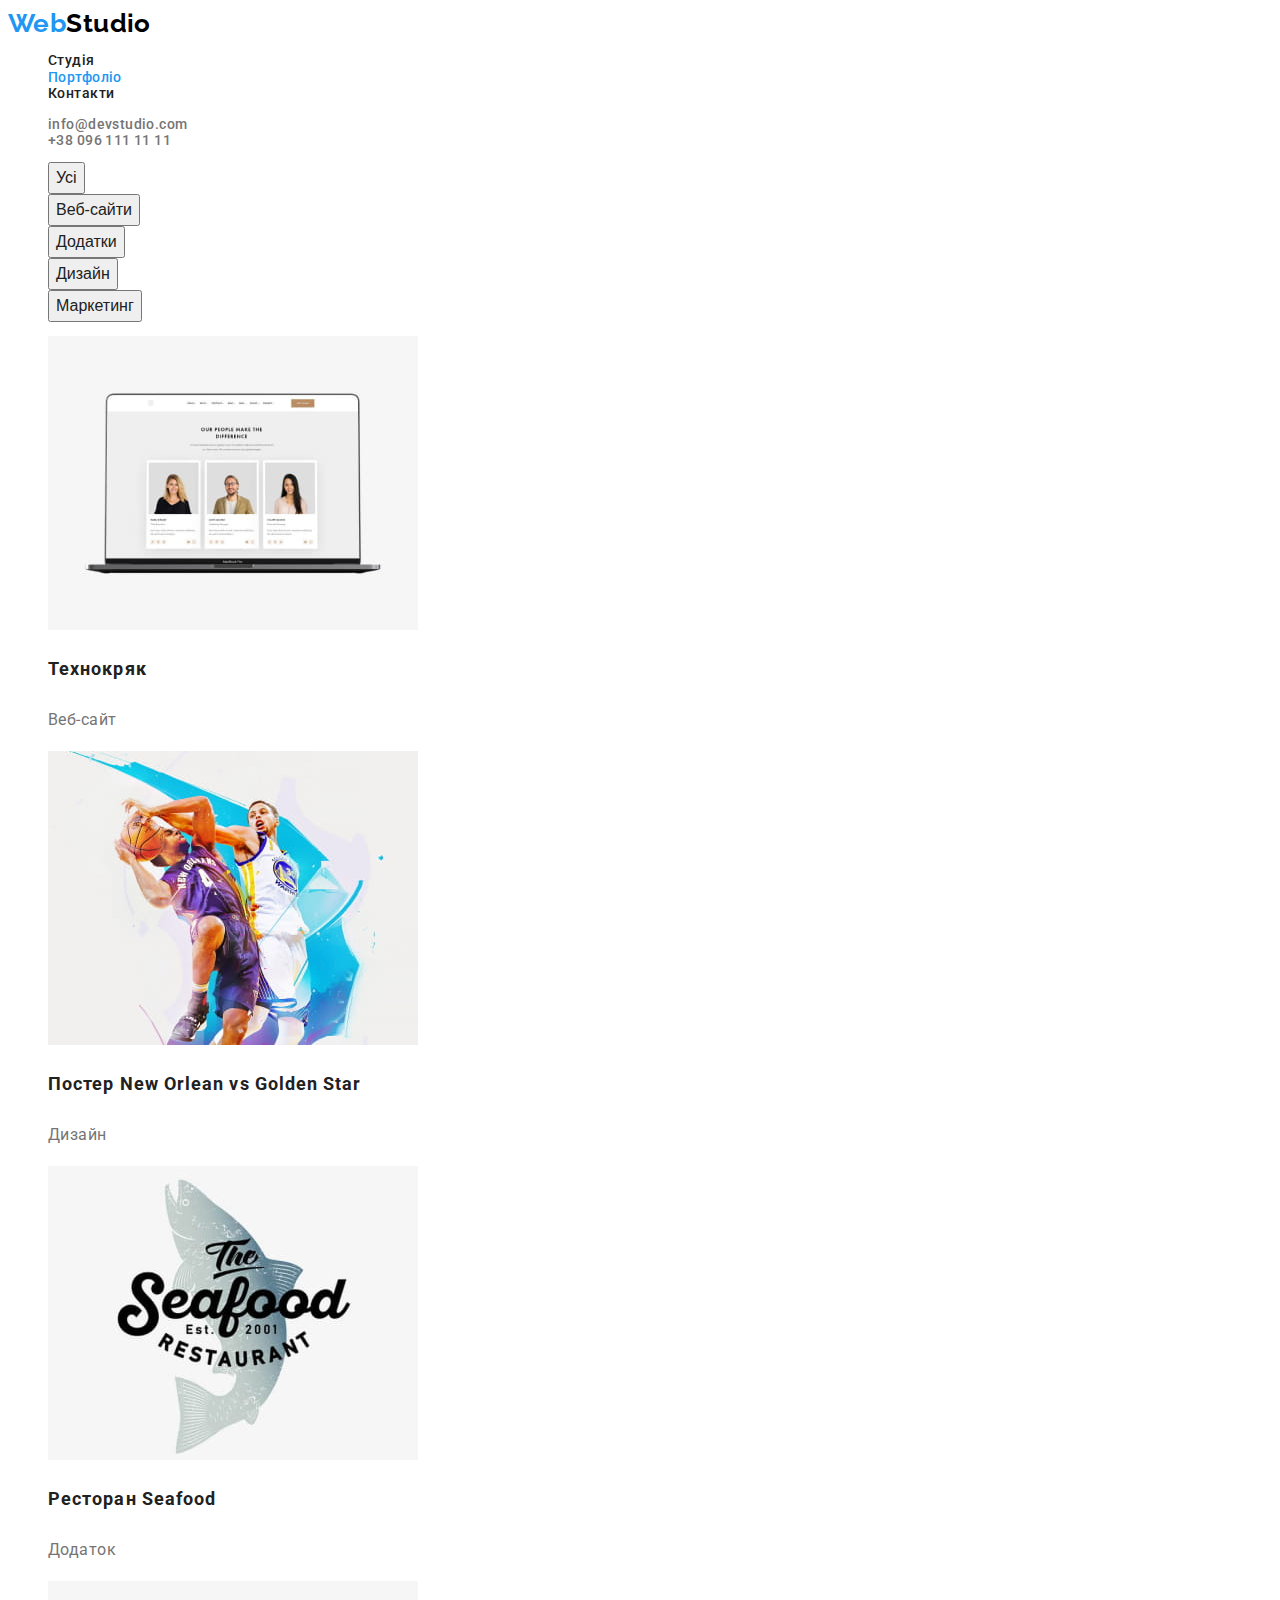
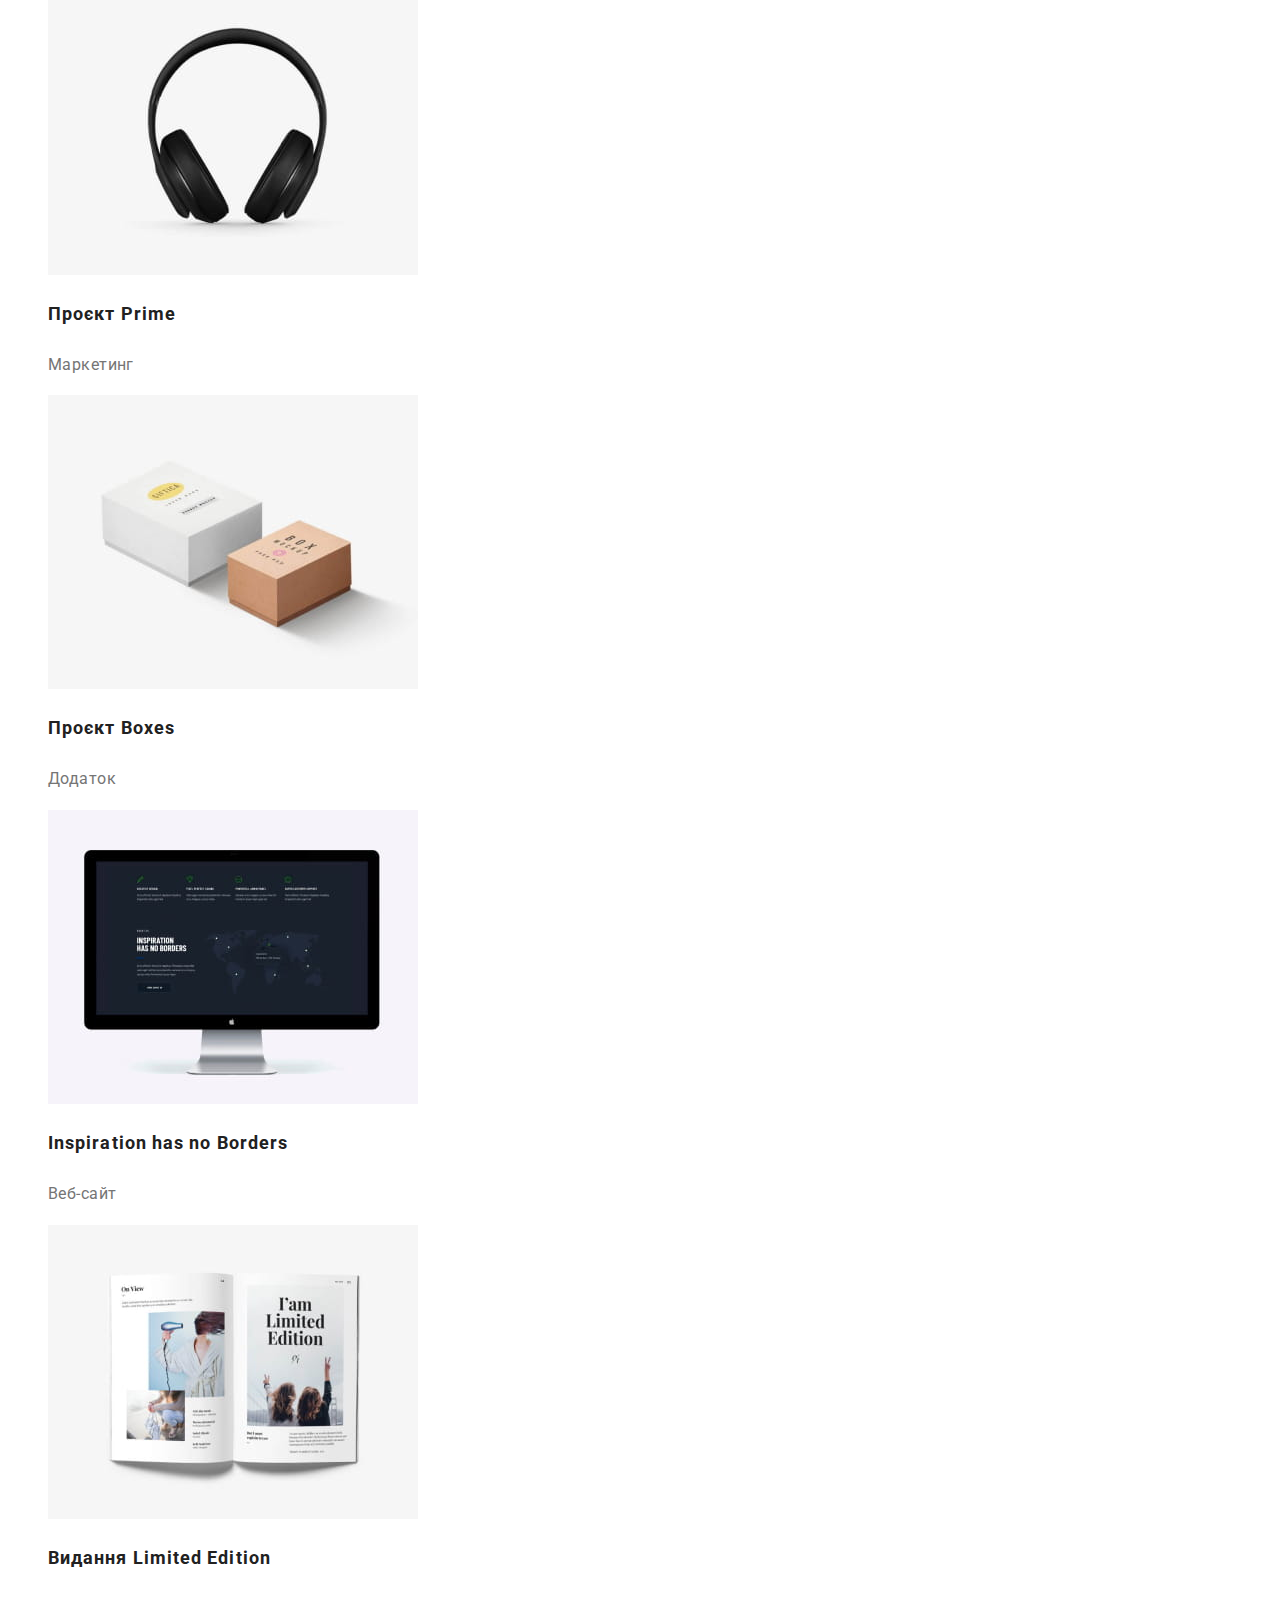
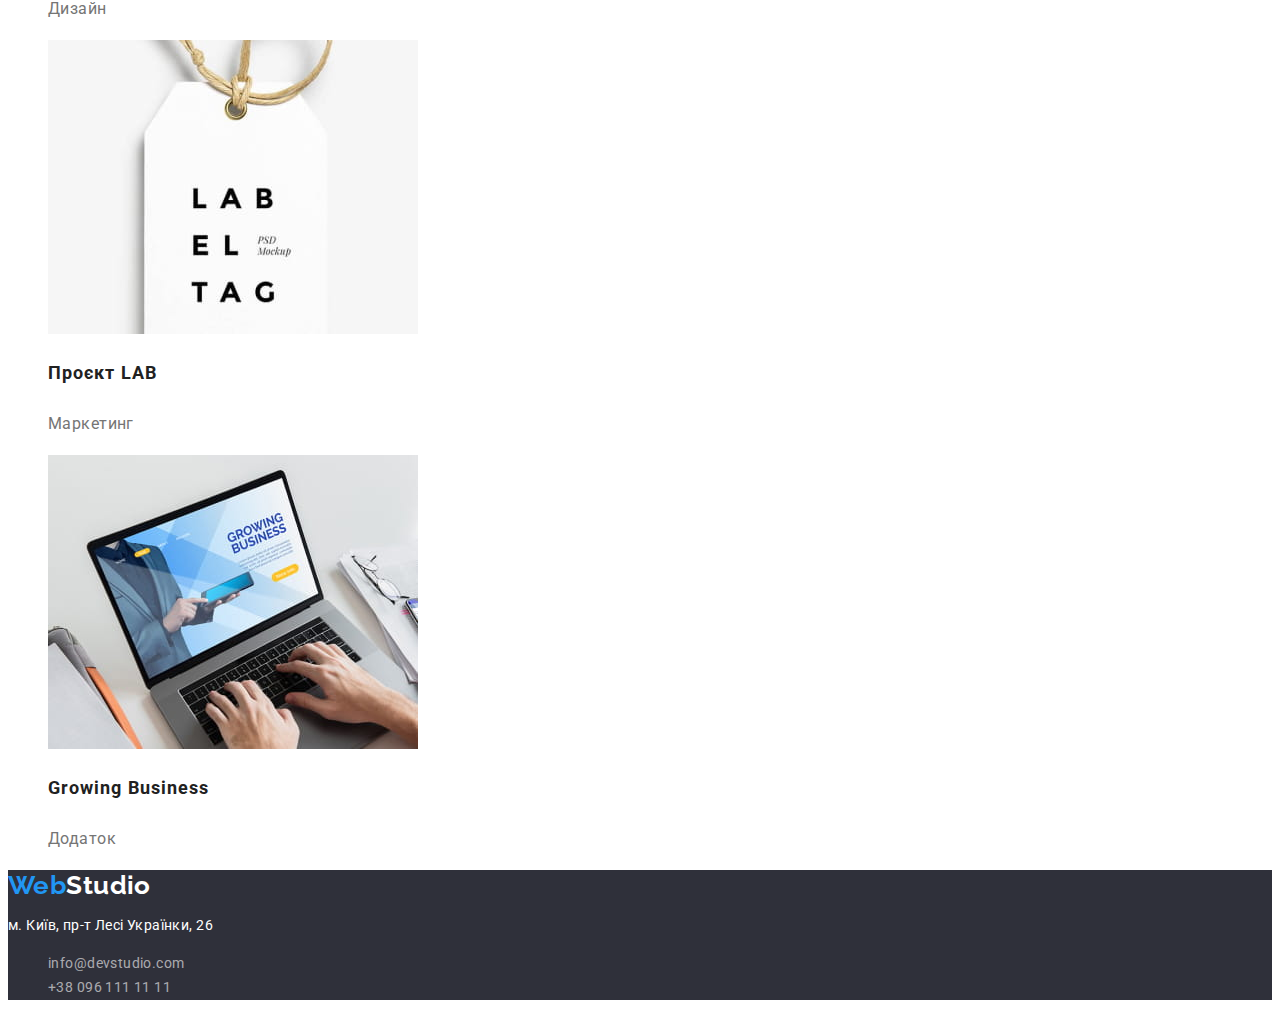
==== portfolio.html @ 0198340f "ДЗ №3" ====
<!DOCTYPE html>
<html lang="uk">
  <head>
    <meta charset="UTF-8" />
    <meta http-equiv="X-UA-Compatible" content="IE=edge" />
    <meta name="viewport" content="width=device-width, initial-scale=1.0" />
    <link rel="preconnect" href="https://fonts.googleapis.com" />
    <link rel="preconnect" href="https://fonts.gstatic.com" crossorigin />
    <link
      href="https://fonts.googleapis.com/css2?family=Oleo+Script&family=Raleway:wght@700&family=Roboto:wght@400;500;700;900&display=swap"
      rel="stylesheet"
    />
    <link rel="stylesheet" href="./css/styles.css" />
    <title>Портфоліо</title>
  </head>
  <body>
    <header class="header">
      <nav>
        <a class="logo-link" href="./index.html" lang="en"
          ><span>Web</span>Studio</a
        >

        <ul class="site-nav">
          <li><a class="link" href="./index.html">Студія</a></li>
          <li><a class="link current" href="./portfolio.html">Портфоліо</a></li>
          <li><a class="link" href="">Контакти</a></li>
        </ul>
      </nav>

      <ul class="contacts">
        <li>
          <a class="link" href="mailto:info@devstudio.com"
            >info@devstudio.com</a
          >
        </li>
        <li><a class="link" href="tel:+380961111111">+38 096 111 11 11</a></li>
      </ul>
    </header>

    <main class="main">
      <section class="buttons">
        <ul class="button-list">
          <li><button class="button" type="button">Усі</button></li>
          <li><button class="button" type="button">Веб-сайти</button></li>
          <li><button class="button" type="button">Додатки</button></li>
          <li><button class="button" type="button">Дизайн</button></li>
          <li><button class="button" type="button">Маркетинг</button></li>
        </ul>

        <ul class="projects-list">
          <li>
            <a class="link" href="">
              <img
                src="./images/1dz2.jpg"
                alt="ноутбук з інформацією про людей"
                width="370"
              />
              <h3 class="title">Технокряк</h3>
              <p class="type">Веб-сайт</p>
            </a>
          </li>

          <li>
            <a class="link" href="">
              <img
                src="./images/2dz2.jpg"
                alt="два баскетболіста"
                width="370"
              />
              <h3 class="title">Постер New Orlean vs Golden Star</h3>
              <p class="type">Дизайн</p>
            </a>
          </li>

          <li>
            <a class="link" href="">
              <img
                src="./images/3dz2.jpg"
                alt="логотип з рибою на фоні"
                width="370"
              />
              <h3 class="title">Ресторан Seafood</h3>
              <p class="type">Додаток</p>
            </a>
          </li>

          <li>
            <a class="link" href="">
              <img src="./images/4dz2.jpg" alt="навушники" width="370" />
              <h3 class="title">Проєкт Prime</h3>
              <p class="type">Маркетинг</p>
            </a>
          </li>

          <li>
            <a class="link" href="">
              <img src="./images/5dz2.jpg" alt="дві кообки" width="370" />
              <h3 class="title">Проєкт Boxes</h3>
              <p class="type">Додаток</p>
            </a>
          </li>

          <li>
            <a class="link" href="">
              <img src="./images/6dz2.jpg" alt="монітор з сайтом" width="370" />
              <h3 class="title">Inspiration has no Borders</h3>
              <p class="type">Веб-сайт</p>
            </a>
          </li>

          <li>
            <a class="link" href="">
              <img
                src="./images/7dz2.jpg"
                alt="розгорнута книжка"
                width="370"
              />
              <h3 class="title">Видання Limited Edition</h3>
              <p class="type">Дизайн</p>
            </a>
          </li>

          <li>
            <a class="link" href="">
              <img src="./images/8dz2.jpg" alt="бірка з написом" width="370" />
              <h3 class="title">Проєкт LAB</h3>
              <p class="type">Маркетинг</p>
            </a>
          </li>

          <li>
            <a class="link" href="">
              <img
                src="./images/9dz2.jpg"
                alt="робота за ноутбуком"
                width="370"
              />
              <h3 class="title">Growing Business</h3>
              <p class="type">Додаток</p>
            </a>
          </li>
        </ul>
      </section>
    </main>

    <footer class="footer">
      <a class="logo-footer" href="./index.html"><span>Web</span>Studio</a>
      <address>
        <p class="text">м. Київ, пр-т Лесі Українки, 26</p>
        <ul class="footer-contacts-list">
          <li>
            <a class="link" href="mailto:info@devstudio.com"
              >info@devstudio.com</a
            >
          </li>
          <li>
            <a class="link" href="tel:+380961111111">+38 096 111 11 11</a>
          </li>
        </ul>
      </address>
    </footer>
  </body>
</html>
---- css/styles.css ----
/* - - ЗМіННІ - - */
:root {
    --primary-text-color: #212121;
    --secondary-text-color: #757575;
    --accent-color: #2196F3;
    --custom-background-color: #188CE8;


    --accent-background-color: #F5F5F5;
    --secondary-background-color: #F5F4FA;

    --white-color: #FFFFFF;
    --black-color: #000000;
    
    --blocks-background-color: #2F303A;
}




/*------- С Т У Д І Я ------- */
body {
    font-size: 14px;
    font-family: 'Roboto', sans-serif;
    letter-spacing: 0.03em;
    background-color: var(--white-color);
    color: var(--secondary-text-color);
}




/*------- H E D E R -------*/
.header .link {
    font-size: 14px;
    font-weight: 500;
    line-height: 1.17;
    text-decoration: none;
}

.header .link:hover, .header .link:focus {
    color: var(--accent-color);
}



/*logo*/
.header .logo-link {
    font-family: 'Raleway', sens-serif;
    font-size: 26px;
    font-weight: 700;
    line-height: 1.17;
    color:var(--black-color);
    text-decoration: none;
}

.header .logo-link > span {
    color: var(--accent-color);
}



/*navigation*/
.site-nav {
    list-style-type: none;
}

.site-nav .link.current {
    color: var(--accent-color);
}

.site-nav .link {
    color: var(--primary-text-color);
}

.contacts .link {
    color:var(--secondary-text-color);
}

.contacts {
    list-style-type: none;
}




/*------- M A I N -------*/
/*hero*/
.hero-section {
    background-color: var(--blocks-background-color);
}
    
.hero-section .hero-title {
    font-weight: 900;
    font-size: 44px;
    line-height: 1.36;
    letter-spacing: 0.06em;
    text-align: center;
    color: var(--white-color);
}

.hero-section .button-hero {
    font-weight: 700;
    font-size: 16px;
    line-height: 1.88;
    letter-spacing: 0.06em;    
    color: var(--white-color);
    background-color: var(--accent-color);

    text-align: center;

    cursor: pointer;
}

.button-hero:hover, .button-hero:focus {
    background-color:var(--custom-background-color);
    box-shadow: 0px 4px 4px rgba(0, 0, 0, 0.15);
    
}


/*about company*/
.features-section .title {
    font-weight: 700;
    font-size: 14px;
    line-height: 1.14;
    color: var(--primary-text-color);
}

.features-section .text {
    font-size: 14px;
    line-height: 1.7;
    color: var(--secondary-text-color);
}

.features-list {
    list-style-type: none;
}


/*activity of company*/
.activity-section .img-heading {
    font-weight: 700;
    font-size: 36px;
    line-height: 1.16;
    text-align: center;

    color: var(--primary-text-color);
}

.img-list {
    list-style-type: none;
}


/*workers*/
.work-team-section .team-heading {
    font-weight: 700;
    font-size: 36px;
    line-height: 1.16;
    text-align: center;

    color: var(--primary-text-color);
}

.work-team-section{
    background-color: var(--secondary-background-color);
    text-align: center;
    
}

.work-team-section .worker-name {
    font-weight: 500;
    font-size: 16px;
    line-height: 1.18;

    color: var(--primary-text-color);
}

.work-team-section .worker-profession {
    font-weight: 400;
    font-size: 16px;
    line-height: 1.18;

    color: var(--secondary-text-color);
}

.team-list {
    list-style-type: none;
}



/*------- F O O T E R -------*/
.footer {
    background-color:var(--blocks-background-color);
}


/*logo footer*/
.footer .logo-footer {
    font-family: 'Raleway', sens-serif;
    font-size: 26px;
    font-weight: 700;
    line-height: 1.17;
    color: var(--white-color);
    text-decoration: none;
}

.footer .logo-footer > span {
    color: var(--accent-color);
    
}


/*address*/
address {
    font-family:'Roboto', sans-serif;
    font-style: normal;
    font-weight: 400;
    font-size: 14px;
    line-height: 1.71;
    letter-spacing: 0.03em;
}

.footer .text {
    color: var(--white-color);
}


/* contacts list */
.footer-contacts-list .link {
    color: rgba(255, 255, 255, 0.6);
    text-decoration: none;
}
.footer-contacts-list {
    list-style-type: none;
}

.footer-contacts-list .link:hover,
.footer-contacts-list .link:focus {
    color: var(--accent-color);
}




/*------- П О Р Т Ф О Л І О ------- */

/*buttons*/
.button-list .button {
    font-weight: 500;
    font-size: 16px;
    line-height: 1.62;
    color: var(--primary-text-color);

    cursor: pointer;
}

.button-list .button:hover, .button-list .button:focus {
    color: var(--secondary-background-color);
    background-color: var(--accent-color);
}
.button-list {
    list-style-type: none;
}


/*projects*/
.projects-list .title {
    font-weight: 700;
    font-size: 18px;
    line-height: 2;
    letter-spacing: 0.06em;
    color: var(--primary-text-color);
}

.projects-list .type {
    font-weight: 400;
    font-size: 16px;
    line-height: 1.87;
    color: var(--secondary-text-color);
}

.projects-list {
    list-style-type: none;
}

.projects-list .link {
    text-decoration: none;
}
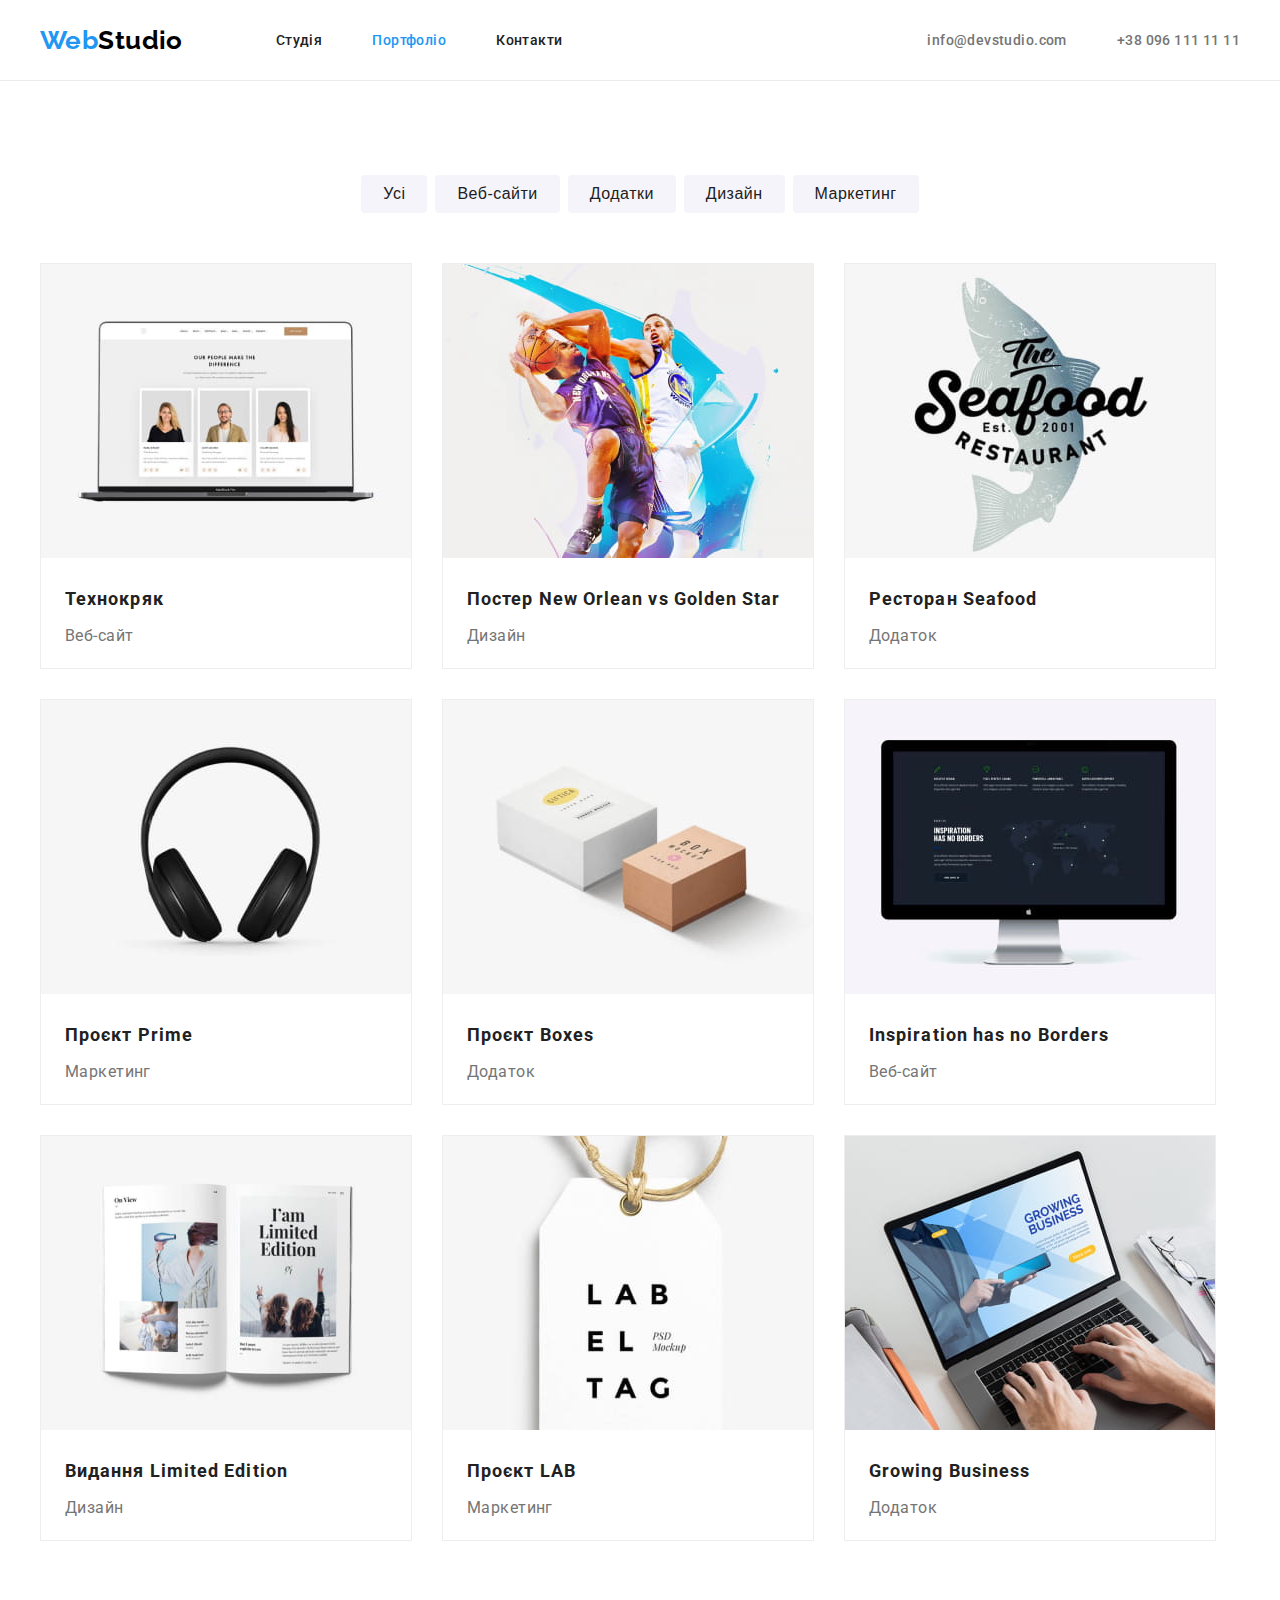
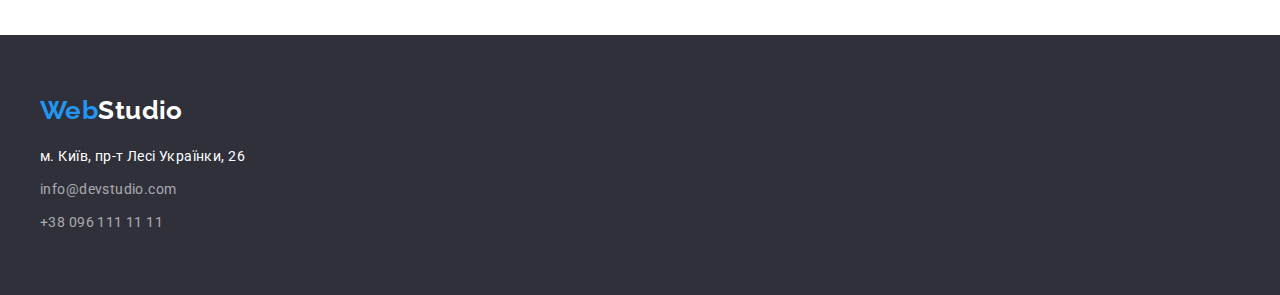
==== commit 9d7a675d: "ДЗ №3" ====
--- a/portfolio.html
+++ b/portfolio.html
@@ -15,139 +15,20 @@
   </head>
   <body>
     <header class="header">
-      <nav>
-        <a class="logo-link" href="./index.html" lang="en"
-          ><span>Web</span>Studio</a
-        >
+      <div class="container">
+        <nav class="header-nav">
+          <a class="logo-link" href="./index.html" lang="en"
+            ><span>Web</span>Studio</a
+          >
 
-        <ul class="site-nav">
-          <li><a class="link" href="./index.html">Студія</a></li>
-          <li><a class="link current" href="./portfolio.html">Портфоліо</a></li>
-          <li><a class="link" href="">Контакти</a></li>
-        </ul>
-      </nav>
+          <ul class="site-nav">
+            <li><a class="link" href="./index.html">Студія</a></li>
+            <li><a class="link current" href="./portfolio.html">Портфоліо</a></li>
+            <li><a class="link" href="">Контакти</a></li>
+          </ul>
+        </nav>
 
-      <ul class="contacts">
-        <li>
-          <a class="link" href="mailto:info@devstudio.com"
-            >info@devstudio.com</a
-          >
-        </li>
-        <li><a class="link" href="tel:+380961111111">+38 096 111 11 11</a></li>
-      </ul>
-    </header>
-
-    <main class="main">
-      <section class="buttons">
-        <ul class="button-list">
-          <li><button class="button" type="button">Усі</button></li>
-          <li><button class="button" type="button">Веб-сайти</button></li>
-          <li><button class="button" type="button">Додатки</button></li>
-          <li><button class="button" type="button">Дизайн</button></li>
-          <li><button class="button" type="button">Маркетинг</button></li>
-        </ul>
-
-        <ul class="projects-list">
-          <li>
-            <a class="link" href="">
-              <img
-                src="./images/1dz2.jpg"
-                alt="ноутбук з інформацією про людей"
-                width="370"
-              />
-              <h3 class="title">Технокряк</h3>
-              <p class="type">Веб-сайт</p>
-            </a>
-          </li>
-
-          <li>
-            <a class="link" href="">
-              <img
-                src="./images/2dz2.jpg"
-                alt="два баскетболіста"
-                width="370"
-              />
-              <h3 class="title">Постер New Orlean vs Golden Star</h3>
-              <p class="type">Дизайн</p>
-            </a>
-          </li>
-
-          <li>
-            <a class="link" href="">
-              <img
-                src="./images/3dz2.jpg"
-                alt="логотип з рибою на фоні"
-                width="370"
-              />
-              <h3 class="title">Ресторан Seafood</h3>
-              <p class="type">Додаток</p>
-            </a>
-          </li>
-
-          <li>
-            <a class="link" href="">
-              <img src="./images/4dz2.jpg" alt="навушники" width="370" />
-              <h3 class="title">Проєкт Prime</h3>
-              <p class="type">Маркетинг</p>
-            </a>
-          </li>
-
-          <li>
-            <a class="link" href="">
-              <img src="./images/5dz2.jpg" alt="дві кообки" width="370" />
-              <h3 class="title">Проєкт Boxes</h3>
-              <p class="type">Додаток</p>
-            </a>
-          </li>
-
-          <li>
-            <a class="link" href="">
-              <img src="./images/6dz2.jpg" alt="монітор з сайтом" width="370" />
-              <h3 class="title">Inspiration has no Borders</h3>
-              <p class="type">Веб-сайт</p>
-            </a>
-          </li>
-
-          <li>
-            <a class="link" href="">
-              <img
-                src="./images/7dz2.jpg"
-                alt="розгорнута книжка"
-                width="370"
-              />
-              <h3 class="title">Видання Limited Edition</h3>
-              <p class="type">Дизайн</p>
-            </a>
-          </li>
-
-          <li>
-            <a class="link" href="">
-              <img src="./images/8dz2.jpg" alt="бірка з написом" width="370" />
-              <h3 class="title">Проєкт LAB</h3>
-              <p class="type">Маркетинг</p>
-            </a>
-          </li>
-
-          <li>
-            <a class="link" href="">
-              <img
-                src="./images/9dz2.jpg"
-                alt="робота за ноутбуком"
-                width="370"
-              />
-              <h3 class="title">Growing Business</h3>
-              <p class="type">Додаток</p>
-            </a>
-          </li>
-        </ul>
-      </section>
-    </main>
-
-    <footer class="footer">
-      <a class="logo-footer" href="./index.html"><span>Web</span>Studio</a>
-      <address>
-        <p class="text">м. Київ, пр-т Лесі Українки, 26</p>
-        <ul class="footer-contacts-list">
+        <ul class="contacts">
           <li>
             <a class="link" href="mailto:info@devstudio.com"
               >info@devstudio.com</a
@@ -157,7 +38,160 @@
             <a class="link" href="tel:+380961111111">+38 096 111 11 11</a>
           </li>
         </ul>
-      </address>
+      </div>
+    </header>
+
+    <main class="main">
+      <section class="buttons section">
+        <div class="container">
+          <ul class="button-list">
+            <li><button class="button" type="button">Усі</button></li>
+            <li><button class="button" type="button">Веб-сайти</button></li>
+            <li><button class="button" type="button">Додатки</button></li>
+            <li><button class="button" type="button">Дизайн</button></li>
+            <li><button class="button" type="button">Маркетинг</button></li>
+          </ul>
+
+          <ul class="projects-list">
+            <li>
+              <div class="list">
+                <a class="link" href="">
+                  <img
+                    src="./images/1dz2.jpg"
+                    alt="ноутбук з інформацією про людей"
+                    width="370"
+                  />
+                  <h3 class="title">Технокряк</h3>
+                  <p class="type">Веб-сайт</p>
+                </a>
+              </div>
+            </li>
+
+            <li>
+              <div class="list">
+                <a class="link" href="">
+                  <img
+                    src="./images/2dz2.jpg"
+                    alt="два баскетболіста"
+                    width="370"
+                  />
+                  <h3 class="title">Постер New Orlean vs Golden Star</h3>
+                  <p class="type">Дизайн</p>
+                </a>
+              </div>
+            </li>
+
+            <li>
+              <div class="list">
+                <a class="link" href="">
+                  <img
+                    src="./images/3dz2.jpg"
+                    alt="логотип з рибою на фоні"
+                    width="370"
+                  />
+                  <h3 class="title">Ресторан Seafood</h3>
+                  <p class="type">Додаток</p>
+                </a>
+              </div>
+            </li>
+
+            <li>
+              <div class="list">
+                <a class="link" href="">
+                  <img src="./images/4dz2.jpg" alt="навушники" width="370" />
+                  <h3 class="title">Проєкт Prime</h3>
+                  <p class="type">Маркетинг</p>
+                </a>
+              </div>
+            </li>
+
+            <li>
+              <div class="list">
+                <a class="link" href="">
+                  <img src="./images/5dz2.jpg" alt="дві кообки" width="370" />
+                  <h3 class="title">Проєкт Boxes</h3>
+                  <p class="type">Додаток</p>
+                </a>
+              </div>
+            </li>
+
+            <li>
+              <div class="list">
+                <a class="link" href="">
+                  <img
+                    src="./images/6dz2.jpg"
+                    alt="монітор з сайтом"
+                    width="370"
+                  />
+                  <h3 class="title">Inspiration has no Borders</h3>
+                  <p class="type">Веб-сайт</p>
+                </a>
+              </div>
+            </li>
+
+            <li>
+              <div class="list">
+                <a class="link" href="">
+                  <img
+                    src="./images/7dz2.jpg"
+                    alt="розгорнута книжка"
+                    width="370"
+                  />
+                  <h3 class="title">Видання Limited Edition</h3>
+                  <p class="type">Дизайн</p>
+                </a>
+              </div>
+            </li>
+
+            <li>
+              <div class="list">
+                <a class="link" href="">
+                  <img
+                    src="./images/8dz2.jpg"
+                    alt="бірка з написом"
+                    width="370"
+                  />
+                  <h3 class="title">Проєкт LAB</h3>
+                  <p class="type">Маркетинг</p>
+                </a>
+              </div>
+            </li>
+
+            <li>
+              <div class="list">
+                <a class="link" href="">
+                  <img
+                    src="./images/9dz2.jpg"
+                    alt="робота за ноутбуком"
+                    width="370"
+                  />
+                  <h3 class="title">Growing Business</h3>
+                  <p class="type">Додаток</p>
+                </a>
+              </div>
+            </li>
+          </ul>
+        </div>
+      </section>
+    </main>
+
+    <footer class="footer">
+      <div class="container">
+        <a class="logo-footer" href="./index.html"><span>Web</span>Studio</a>
+        <address>
+          <p class="text">м. Київ, пр-т Лесі Українки, 26</p>
+          <ul class="footer-contacts-list">
+            <li class="link-list">
+              <a class="link" href="mailto:info@devstudio.com"
+                >info@devstudio.com</a
+              >
+            </li>
+            <li class="link-list">
+              <a class="link" href="tel:+380961111111">+38 096 111 11 11</a>
+            </li>
+          </ul>
+        </address>
+      </div>
     </footer>
   </body>
 </html>
--- a/css/styles.css
+++ b/css/styles.css
@@ -16,10 +16,39 @@
 }
 
 
-
-
-/*------- С Т У Д І Я ------- */
+ul {
+    margin: 0;
+    padding: 0;
+    list-style-type: none;
+}
+
+h1,
+h2,
+h3,
+h4,
+p {
+    margin-top: 0;
+}
+
+
+.container {
+    width: 1200px;
+    margin: 0 auto;
+    padding: 0 15px;
+}
+
+.section {
+    padding: 94px 0;
+}
+
+/* img {
+    display: block;
+    max-width: 100%;
+    height: auto;
+} */
+/* ------- С Т У Д І Я ------- */
 body {
+    margin: 0;
     font-size: 14px;
     font-family: 'Roboto', sans-serif;
     letter-spacing: 0.03em;
@@ -30,7 +59,18 @@
 
 
 
-/*------- H E D E R -------*/
+/* ------- H E D E R ------- */
+.header {
+    border-bottom: 1px solid #ECECEC;
+}
+
+.header > .container {
+    height: 80px;
+    display: flex;
+    justify-content: space-between;
+    align-items: center;
+}
+
 .header .link {
     font-size: 14px;
     font-weight: 500;
@@ -46,6 +86,7 @@
 
 /*logo*/
 .header .logo-link {
+    margin: 0 93px 0 0;
     font-family: 'Raleway', sens-serif;
     font-size: 26px;
     font-weight: 700;
@@ -61,7 +102,15 @@
 
 
 /*navigation*/
+.header-nav {
+    display: flex;
+    align-items: center;
+    
+}
+
 .site-nav {
+    display: flex;
+    gap: 50px;
     list-style-type: none;
 }
 
@@ -70,27 +119,38 @@
 }
 
 .site-nav .link {
+    padding: 32px 0;
     color: var(--primary-text-color);
 }
 
 .contacts .link {
+    padding: 32px 0;
     color:var(--secondary-text-color);
 }
 
 .contacts {
-    list-style-type: none;
-}
-
-
-
-
-/*------- M A I N -------*/
+    display: flex;
+    gap: 50px;
+    list-style-type: none;
+}
+
+
+
+
+/* ------- M A I N ------- */
 /*hero*/
 .hero-section {
+    padding-bottom: 94px;
+    padding: 200px 0;
+    text-align: center;
     background-color: var(--blocks-background-color);
 }
-    
+
 .hero-section .hero-title {
+    margin: 0 auto;
+    margin-bottom: 30px;
+    
+
     font-weight: 900;
     font-size: 44px;
     line-height: 1.36;
@@ -100,6 +160,8 @@
 }
 
 .hero-section .button-hero {
+    padding: 10px 32px;
+
     font-weight: 700;
     font-size: 16px;
     line-height: 1.88;
@@ -110,6 +172,10 @@
     text-align: center;
 
     cursor: pointer;
+
+    box-shadow: 0px 4px 4px rgba(0, 0, 0, 0.15);
+    border-radius: 4px;
+    border: none;
 }
 
 .button-hero:hover, .button-hero:focus {
@@ -119,8 +185,10 @@
 }
 
 
+
 /*about company*/
 .features-section .title {
+    margin: 0 0 10px;
     font-weight: 700;
     font-size: 14px;
     line-height: 1.14;
@@ -128,18 +196,25 @@
 }
 
 .features-section .text {
+    margin-top: 0;
     font-size: 14px;
     line-height: 1.7;
     color: var(--secondary-text-color);
 }
 
 .features-list {
+    display: flex;
+    justify-content: space-between;
     list-style-type: none;
 }
 
 
 /*activity of company*/
+.activity-section {
+    padding-top: 0;
+}
 .activity-section .img-heading {
+    margin: 0 0 50px;
     font-weight: 700;
     font-size: 36px;
     line-height: 1.16;
@@ -149,12 +224,17 @@
 }
 
 .img-list {
+    display: flex;
+    justify-content: space-between;
+    padding: 0;
+    margin: 0;
     list-style-type: none;
 }
 
 
 /*workers*/
 .work-team-section .team-heading {
+    margin: 0 0 50px;
     font-weight: 700;
     font-size: 36px;
     line-height: 1.16;
@@ -163,13 +243,15 @@
     color: var(--primary-text-color);
 }
 
-.work-team-section{
+.work-team-section {
     background-color: var(--secondary-background-color);
     text-align: center;
     
 }
 
 .work-team-section .worker-name {
+    margin: 0 0 10px;
+
     font-weight: 500;
     font-size: 16px;
     line-height: 1.18;
@@ -178,6 +260,8 @@
 }
 
 .work-team-section .worker-profession {
+    margin: 0 0 30px;
+
     font-weight: 400;
     font-size: 16px;
     line-height: 1.18;
@@ -186,19 +270,34 @@
 }
 
 .team-list {
-    list-style-type: none;
-}
-
-
-
-/*------- F O O T E R -------*/
+    display: flex;
+    justify-content: space-between;
+    padding: 0;
+    list-style-type: none;
+}
+
+.team-list .list {
+    width: 270px;
+    height: 368px;
+    background-color: var(--white-color);
+    box-shadow: 0px 1px 3px rgba(0, 0, 0, 0.12), 0px 1px 1px rgba(0, 0, 0, 0.14), 0px 2px 1px rgba(0, 0, 0, 0.2);
+    border-radius: 0px 0px 4px 4px;
+}
+
+/* ------- F O O T E R ------- */
 .footer {
+    padding: 60px 0;
     background-color:var(--blocks-background-color);
 }
 
+.work-team-section .list img {
+    margin: 0 0 30px;
+}
 
 /*logo footer*/
 .footer .logo-footer {
+    display: inline-block;
+    margin-bottom: 20px;
     font-family: 'Raleway', sens-serif;
     font-size: 26px;
     font-weight: 700;
@@ -224,9 +323,9 @@
 }
 
 .footer .text {
+    margin-bottom: 9px;
     color: var(--white-color);
 }
-
 
 /* contacts list */
 .footer-contacts-list .link {
@@ -242,32 +341,58 @@
     color: var(--accent-color);
 }
 
-
-
-
-/*------- П О Р Т Ф О Л І О ------- */
+.footer-contacts-list .link-list:not(:last-child) {
+    margin-bottom: 9px;
+}
+
+
+
+
+
+/* ------- П О Р Т Ф О Л І О ------- */
 
 /*buttons*/
 .button-list .button {
+    margin: 0 4px;
+    padding: 6px 22px;
+
     font-weight: 500;
     font-size: 16px;
     line-height: 1.62;
+    text-align: center;
+    letter-spacing: 0.03em;
+    
     color: var(--primary-text-color);
 
     cursor: pointer;
-}
+    border: none;
+    border-radius: 4px; 
+    background: var(--secondary-background-color);
+}
+
 
 .button-list .button:hover, .button-list .button:focus {
+    box-shadow: 0px 3px 1px rgba(0, 0, 0, 0.1), 0px 1px 2px rgba(0, 0, 0, 0.08), 0px 2px 2px rgba(0, 0, 0, 0.12);
+    border-radius: 4px;
     color: var(--secondary-background-color);
     background-color: var(--accent-color);
 }
+
 .button-list {
+    display: flex;
+    justify-content: center;
+
+    margin: 0 0 50px;
+    padding: 0;
+
+    
     list-style-type: none;
 }
 
 
 /*projects*/
 .projects-list .title {
+    margin: 0 0 4px 24px;
     font-weight: 700;
     font-size: 18px;
     line-height: 2;
@@ -276,6 +401,7 @@
 }
 
 .projects-list .type {
+    margin: 0 0 20px 24px;
     font-weight: 400;
     font-size: 16px;
     line-height: 1.87;
@@ -283,9 +409,25 @@
 }
 
 .projects-list {
+    display: flex;
+    flex-wrap: wrap;
+    gap: 30px;
+    padding: 0;
     list-style-type: none;
 }
 
 .projects-list .link {
     text-decoration: none;
+}
+
+.projects-list .list {
+    width: 370px;
+    height: 404px;
+    
+    background: #FFFFFF;
+    border: 1px solid #EEEEEE;
+}
+
+.projects-list img {
+    margin-bottom: 20px;
 }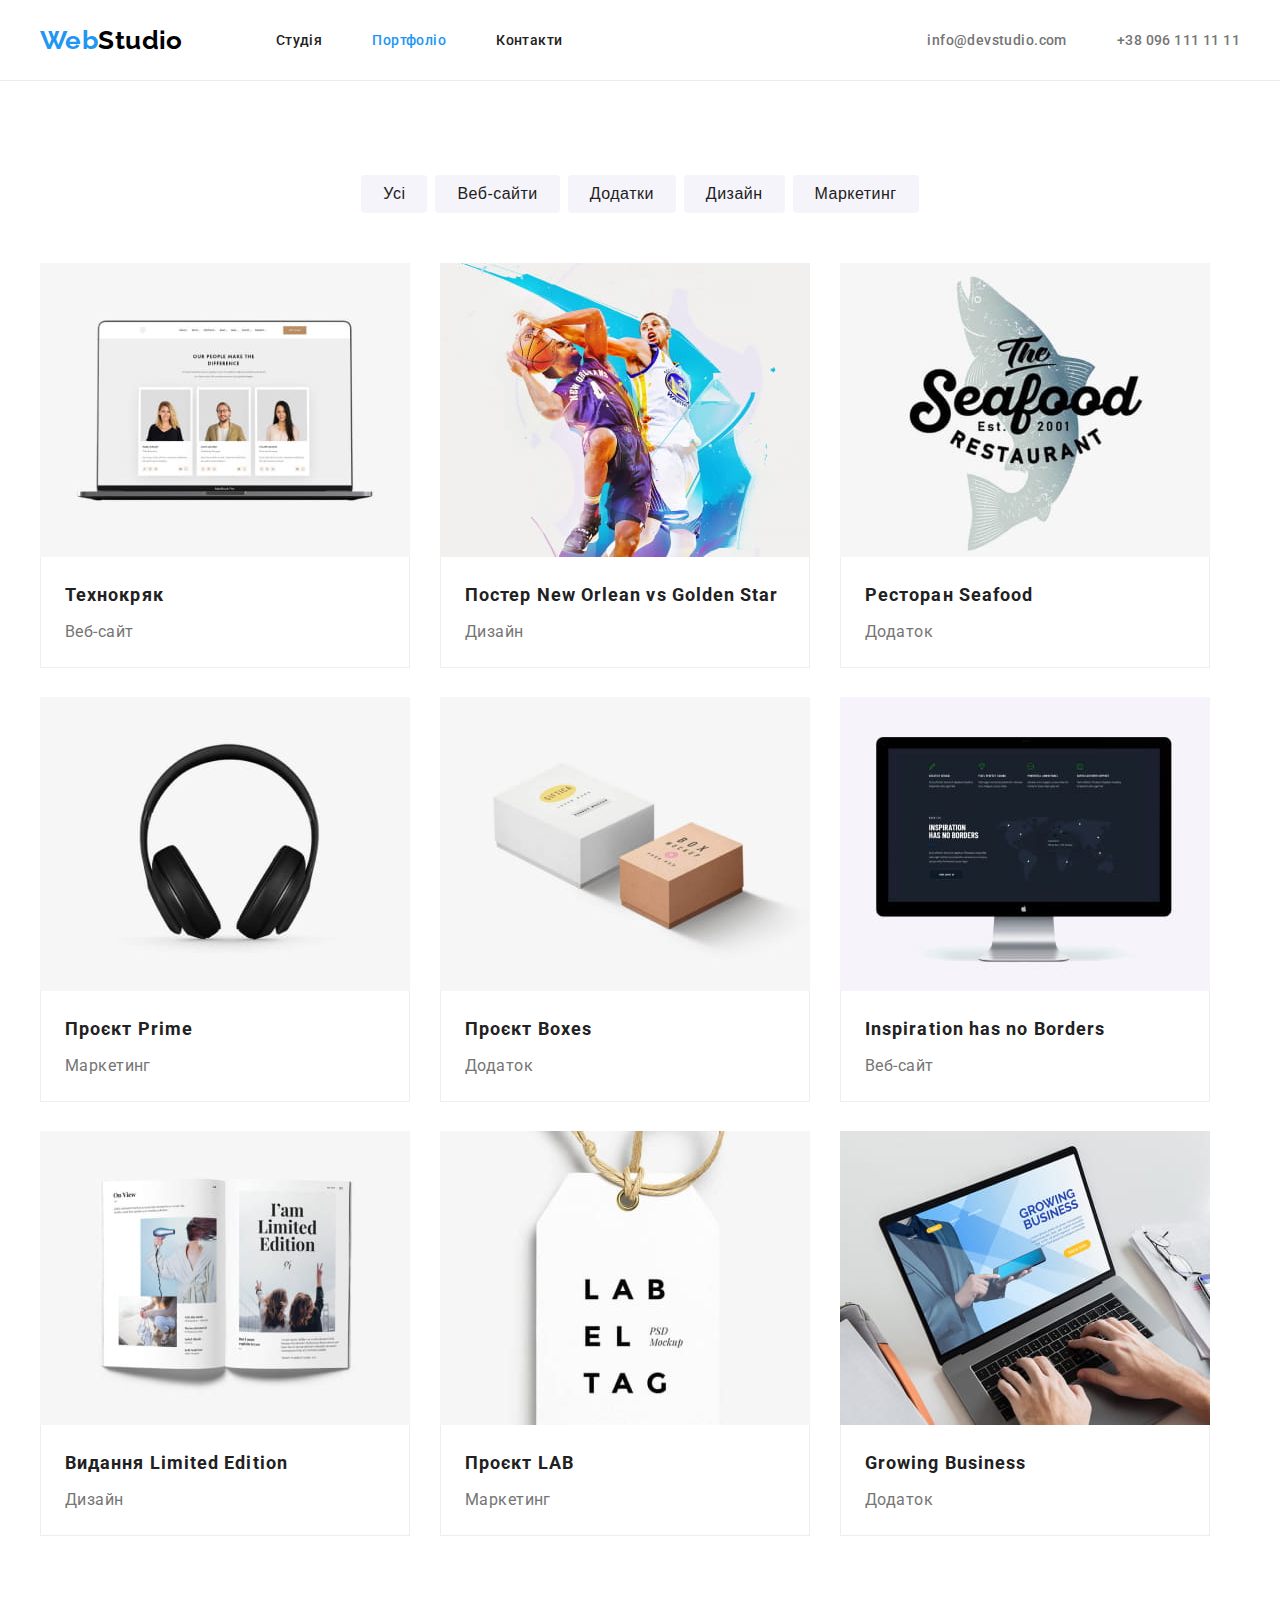
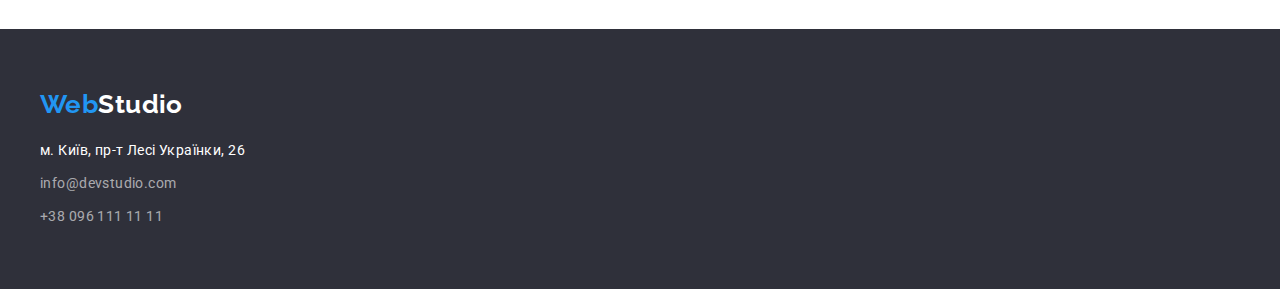
==== commit 4826c8ab: "ДЗ №3" ====
--- a/portfolio.html
+++ b/portfolio.html
@@ -10,6 +10,15 @@
       href="https://fonts.googleapis.com/css2?family=Oleo+Script&family=Raleway:wght@700&family=Roboto:wght@400;500;700;900&display=swap"
       rel="stylesheet"
     />
+
+    <!-- STYLES -->
+    <link
+      rel="stylesheet"
+      href="https://cdnjs.cloudflare.com/ajax/libs/modern-normalize/1.1.0/modern-normalize.min.css"
+      integrity="sha512-wpPYUAdjBVSE4KJnH1VR1HeZfpl1ub8YT/NKx4PuQ5NmX2tKuGu6U/JRp5y+Y8XG2tV+wKQpNHVUX03MfMFn9Q=="
+      crossorigin="anonymous"
+      referrerpolicy="no-referrer"
+    />
     <link rel="stylesheet" href="./css/styles.css" />
     <title>Портфоліо</title>
   </head>
@@ -23,7 +32,9 @@
 
           <ul class="site-nav">
             <li><a class="link" href="./index.html">Студія</a></li>
-            <li><a class="link current" href="./portfolio.html">Портфоліо</a></li>
+            <li>
+              <a class="link current" href="./portfolio.html">Портфоліо</a>
+            </li>
             <li><a class="link" href="">Контакти</a></li>
           </ul>
         </nav>
@@ -45,130 +56,140 @@
       <section class="buttons section">
         <div class="container">
           <ul class="button-list">
-            <li><button class="button" type="button">Усі</button></li>
-            <li><button class="button" type="button">Веб-сайти</button></li>
-            <li><button class="button" type="button">Додатки</button></li>
-            <li><button class="button" type="button">Дизайн</button></li>
-            <li><button class="button" type="button">Маркетинг</button></li>
+            <li class="list">
+              <button class="button" type="button">Усі</button>
+            </li>
+            <li class="list">
+              <button class="button" type="button">Веб-сайти</button>
+            </li>
+            <li class="list">
+              <button class="button" type="button">Додатки</button>
+            </li>
+            <li class="list">
+              <button class="button" type="button">Дизайн</button>
+            </li>
+            <li class="list">
+              <button class="button" type="button">Маркетинг</button>
+            </li>
           </ul>
 
           <ul class="projects-list">
-            <li>
-              <div class="list">
-                <a class="link" href="">
-                  <img
-                    src="./images/1dz2.jpg"
-                    alt="ноутбук з інформацією про людей"
-                    width="370"
-                  />
+            <li class="card">
+              <a class="link" href="">
+                <img
+                  src="./images/1dz2.jpg"
+                  alt="ноутбук з інформацією про людей"
+                  width="370"
+                />
+                <div class="card-border">
                   <h3 class="title">Технокряк</h3>
                   <p class="type">Веб-сайт</p>
-                </a>
-              </div>
-            </li>
-
-            <li>
-              <div class="list">
-                <a class="link" href="">
-                  <img
-                    src="./images/2dz2.jpg"
-                    alt="два баскетболіста"
-                    width="370"
-                  />
+                </div>
+              </a>
+            </li>
+
+            <li class="card">
+              <a class="link" href="">
+                <img
+                  src="./images/2dz2.jpg"
+                  alt="два баскетболіста"
+                  width="370"
+                />
+                <div class="card-border">
                   <h3 class="title">Постер New Orlean vs Golden Star</h3>
                   <p class="type">Дизайн</p>
-                </a>
-              </div>
-            </li>
-
-            <li>
-              <div class="list">
-                <a class="link" href="">
-                  <img
-                    src="./images/3dz2.jpg"
-                    alt="логотип з рибою на фоні"
-                    width="370"
-                  />
+                </div>
+              </a>
+            </li>
+
+            <li class="card">
+              <a class="link" href="">
+                <img
+                  src="./images/3dz2.jpg"
+                  alt="логотип з рибою на фоні"
+                  width="370"
+                />
+                <div class="card-border">
                   <h3 class="title">Ресторан Seafood</h3>
                   <p class="type">Додаток</p>
-                </a>
-              </div>
-            </li>
-
-            <li>
-              <div class="list">
-                <a class="link" href="">
-                  <img src="./images/4dz2.jpg" alt="навушники" width="370" />
+                </div>
+              </a>
+            </li>
+
+            <li class="card">
+              <a class="link" href="">
+                <img src="./images/4dz2.jpg" alt="навушники" width="370" />
+                <div class="card-border">
                   <h3 class="title">Проєкт Prime</h3>
                   <p class="type">Маркетинг</p>
-                </a>
-              </div>
-            </li>
-
-            <li>
-              <div class="list">
-                <a class="link" href="">
-                  <img src="./images/5dz2.jpg" alt="дві кообки" width="370" />
+                </div>
+              </a>
+            </li>
+
+            <li class="card">
+              <a class="link" href="">
+                <img src="./images/5dz2.jpg" alt="дві кообки" width="370" />
+                <div class="card-border">
                   <h3 class="title">Проєкт Boxes</h3>
                   <p class="type">Додаток</p>
-                </a>
-              </div>
-            </li>
-
-            <li>
-              <div class="list">
-                <a class="link" href="">
-                  <img
-                    src="./images/6dz2.jpg"
-                    alt="монітор з сайтом"
-                    width="370"
-                  />
+                </div>
+              </a>
+            </li>
+
+            <li class="card">
+              <a class="link" href="">
+                <img
+                  src="./images/6dz2.jpg"
+                  alt="монітор з сайтом"
+                  width="370"
+                />
+                <div class="card-border">
                   <h3 class="title">Inspiration has no Borders</h3>
                   <p class="type">Веб-сайт</p>
-                </a>
-              </div>
-            </li>
-
-            <li>
-              <div class="list">
-                <a class="link" href="">
-                  <img
-                    src="./images/7dz2.jpg"
-                    alt="розгорнута книжка"
-                    width="370"
-                  />
+                </div>
+              </a>
+            </li>
+
+            <li class="card">
+              <a class="link" href="">
+                <img
+                  src="./images/7dz2.jpg"
+                  alt="розгорнута книжка"
+                  width="370"
+                />
+                <div class="card-border">
                   <h3 class="title">Видання Limited Edition</h3>
                   <p class="type">Дизайн</p>
-                </a>
-              </div>
-            </li>
-
-            <li>
-              <div class="list">
-                <a class="link" href="">
-                  <img
-                    src="./images/8dz2.jpg"
-                    alt="бірка з написом"
-                    width="370"
-                  />
+                </div>
+              </a>
+            </li>
+
+            <li class="card">
+              <a class="link" href="">
+                <img
+                  src="./images/8dz2.jpg"
+                  alt="бірка з написом"
+                  width="370"
+                />
+                <div class="card-border">
                   <h3 class="title">Проєкт LAB</h3>
                   <p class="type">Маркетинг</p>
-                </a>
-              </div>
-            </li>
-
-            <li>
-              <div class="list">
-                <a class="link" href="">
-                  <img
-                    src="./images/9dz2.jpg"
-                    alt="робота за ноутбуком"
-                    width="370"
-                  />
+                </div>
+              </a>
+            </li>
+
+            <li class="card">
+              <a class="link" href="">
+                <img
+                  src="./images/9dz2.jpg"
+                  alt="робота за ноутбуком"
+                  width="370"
+                />
+                <div class="card-border">
                   <h3 class="title">Growing Business</h3>
                   <p class="type">Додаток</p>
-                </a>
-              </div>
+                </div>
+              </a>
             </li>
           </ul>
         </div>
--- a/css/styles.css
+++ b/css/styles.css
@@ -41,11 +41,12 @@
     padding: 94px 0;
 }
 
-/* img {
+img {
     display: block;
-    max-width: 100%;
+    width: 100%;
     height: auto;
-} */
+}
+
 /* ------- С Т У Д І Я ------- */
 body {
     margin: 0;
@@ -150,7 +151,7 @@
     margin: 0 auto;
     margin-bottom: 30px;
     
-
+    max-width: 696px;
     font-weight: 900;
     font-size: 44px;
     line-height: 1.36;
@@ -196,7 +197,7 @@
 }
 
 .features-section .text {
-    margin-top: 0;
+    margin: 0;
     font-size: 14px;
     line-height: 1.7;
     color: var(--secondary-text-color);
@@ -260,7 +261,7 @@
 }
 
 .work-team-section .worker-profession {
-    margin: 0 0 30px;
+    margin: 0;
 
     font-weight: 400;
     font-size: 16px;
@@ -277,6 +278,7 @@
 }
 
 .team-list .list {
+    padding-bottom: 108px;
     width: 270px;
     height: 368px;
     background-color: var(--white-color);
@@ -353,7 +355,7 @@
 
 /*buttons*/
 .button-list .button {
-    margin: 0 4px;
+    
     padding: 6px 22px;
 
     font-weight: 500;
@@ -368,6 +370,10 @@
     border: none;
     border-radius: 4px; 
     background: var(--secondary-background-color);
+}
+
+.button-list .list:not(:last-child) {
+    margin-right: 8px;
 }
 
 
@@ -392,7 +398,7 @@
 
 /*projects*/
 .projects-list .title {
-    margin: 0 0 4px 24px;
+    margin: 0 0 4px 0;
     font-weight: 700;
     font-size: 18px;
     line-height: 2;
@@ -401,7 +407,7 @@
 }
 
 .projects-list .type {
-    margin: 0 0 20px 24px;
+    margin: 0;
     font-weight: 400;
     font-size: 16px;
     line-height: 1.87;
@@ -420,14 +426,16 @@
     text-decoration: none;
 }
 
-.projects-list .list {
+.projects-list .card {
     width: 370px;
     height: 404px;
-    
+
     background: #FFFFFF;
-    border: 1px solid #EEEEEE;
-}
-
-.projects-list img {
-    margin-bottom: 20px;
-}+}
+
+.projects-list .card-border {
+    padding: 20px 24px;
+    border-bottom: 1px solid #EEEEEE;
+    border-left: 1px solid #EEEEEE;
+    border-right: 1px solid #EEEEEE;
+}
